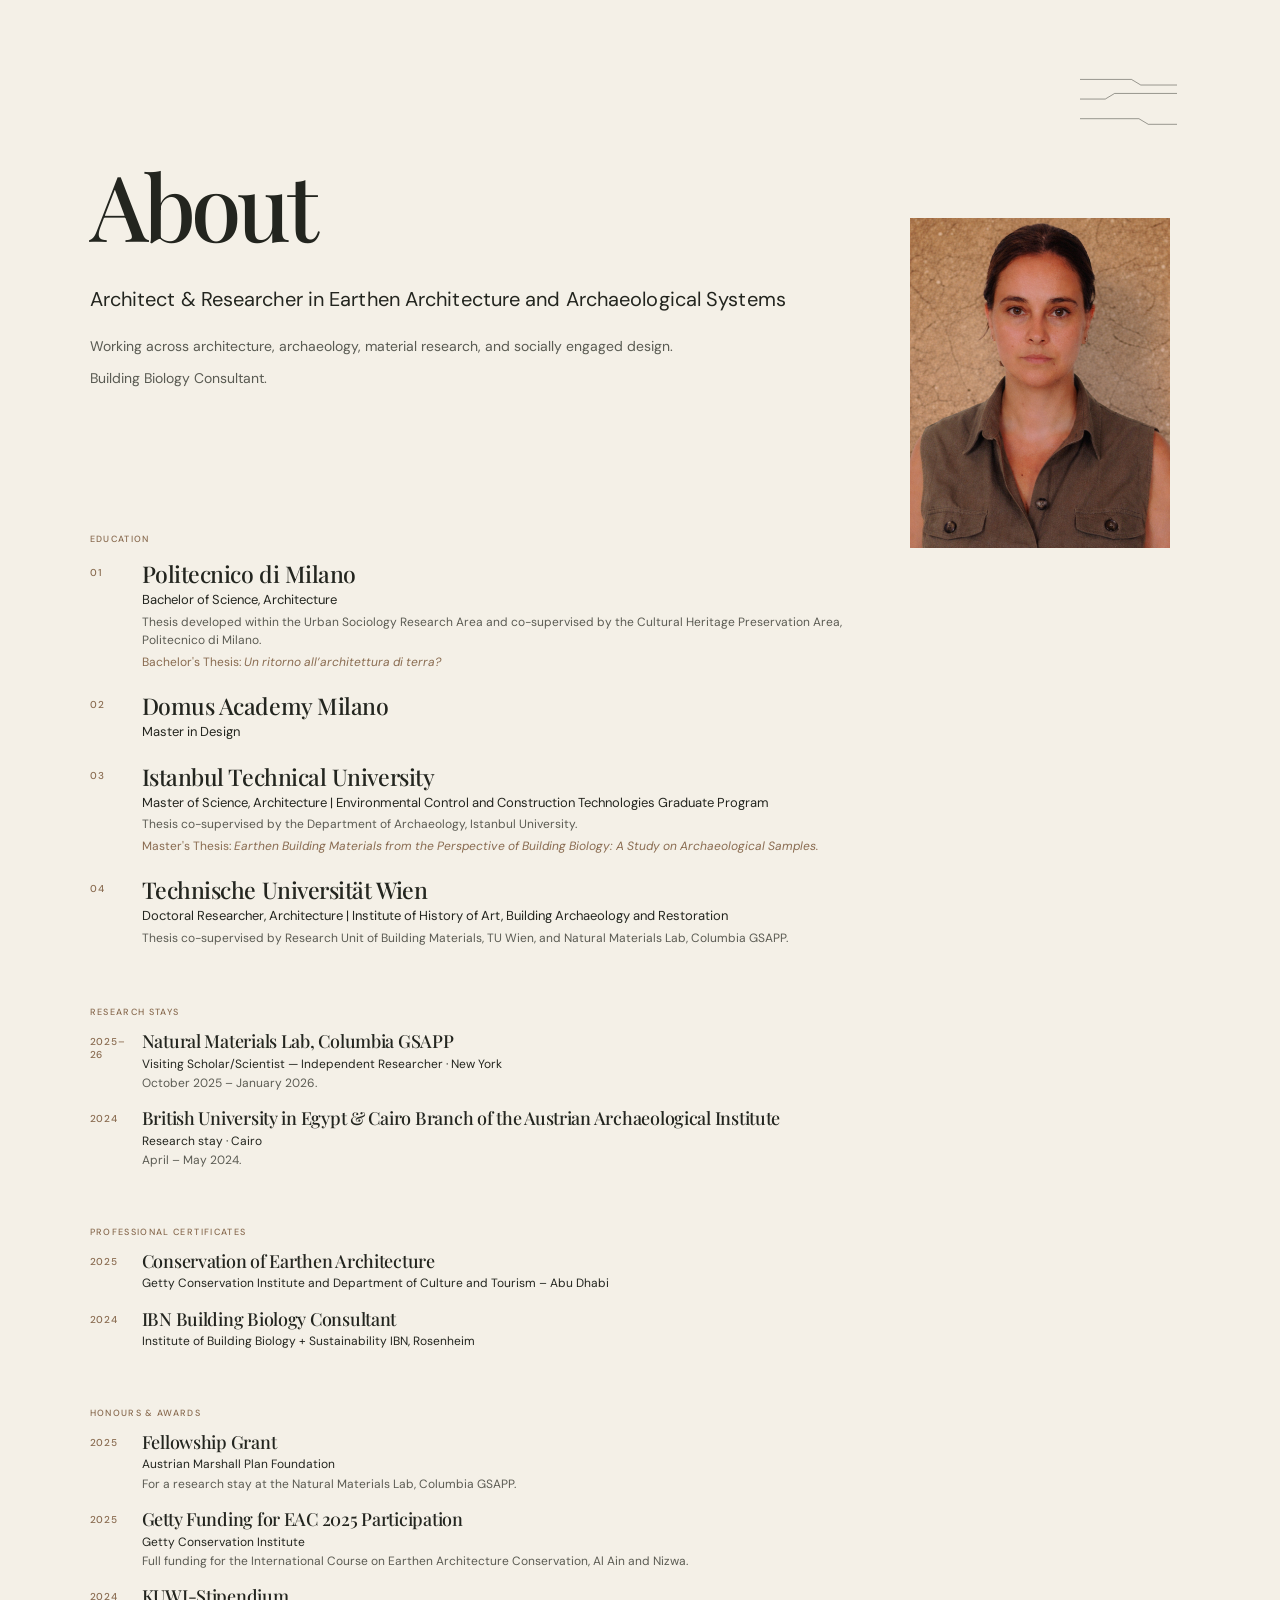
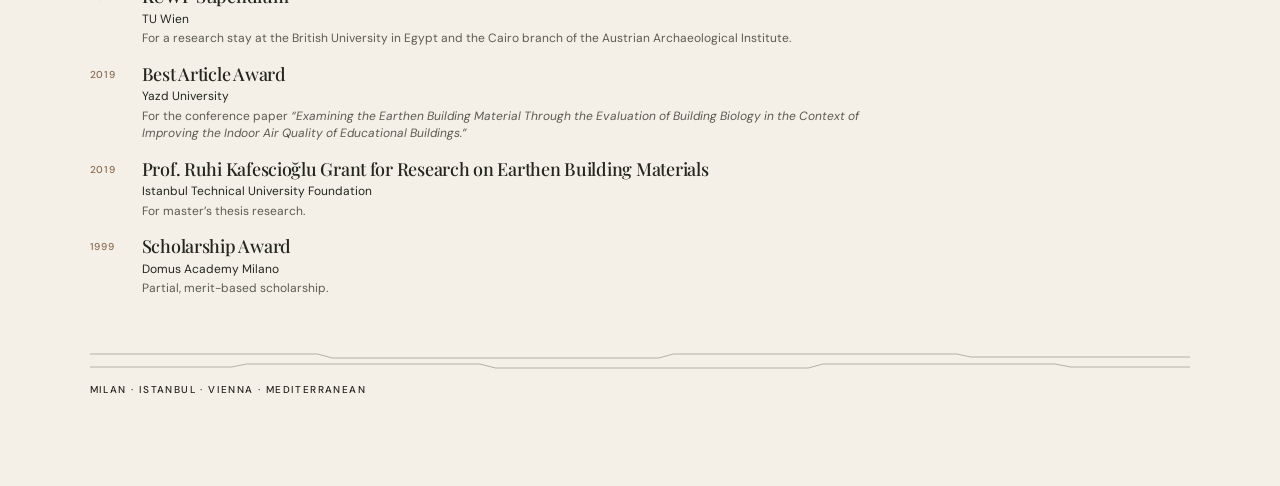
==== about.html @ 7793a6ce "Add files via upload" ====
<!DOCTYPE html>
<html lang="en">
<head>
  <meta charset="UTF-8" />
  <meta name="viewport" content="width=device-width, initial-scale=1.0" />
  <title>About — Fikriye Pelin Kurtul-Vacek</title>
  <meta property="og:title" content="About — Fikriye Pelin Kurtul-Vacek" />
  <meta property="og:description" content="Architect & Researcher in Earthen Architecture and Archaeological Systems." />
  <meta property="og:type" content="website" />
  <meta property="og:url" content="https://fikriyepelin.com/about.html" />
  <meta property="og:image" content="https://fikriyepelin.com/social-preview.png" />
  <meta name="twitter:card" content="summary_large_image" />
  <link rel="icon" type="image/svg+xml" href="/favicon.svg" />
  <style>
    @import url('https://fonts.googleapis.com/css2?family=DM+Sans:wght@400;500&family=Playfair+Display:ital,wght@0,500;0,600;1,500&display=swap');
    :root { --ink:#23251f; --earth:#896b50; --paper:#f4f0e7; --line:rgba(35,37,31,.30); }
    * { box-sizing:border-box; }
    html { overflow-y:scroll; }
    html,body { margin:0; min-height:100%; }
    body { background:var(--paper); color:var(--ink); font-family:"DM Sans",Arial,sans-serif; }
    .page { position:relative; min-height:100vh; padding:5.5vw 7vw 7vw; }
    .top { display:none; }
    .menu-button { position:absolute; z-index:10; top:75px; right:96px; bottom:auto; left:auto; width:104px; height:62px; border:0; padding:0; background:transparent; cursor:pointer; transition:transform .2s ease; }
    .menu-button:hover { transform:scale(1.06); }
    .menu-button:focus-visible { outline:2px solid var(--ink); outline-offset:4px; }
    .menu-button svg { width:100%; height:100%; }
    .menu-button path { fill:none; stroke:var(--ink); stroke-width:1; opacity:.48; }
    .menu-panel { position:absolute; z-index:9; top:147px; right:96px; bottom:auto; left:auto; width:180px; padding:18px 20px; background:var(--paper); border:1px solid var(--line); opacity:0; transform:translateY(-7px); visibility:hidden; transition:opacity .2s ease, transform .2s ease, visibility .2s; }
    .menu-panel.is-open { opacity:1; transform:translateY(0); visibility:visible; }
    .menu-label { margin:0 0 15px; color:var(--earth); font-size:10px; font-weight:500; letter-spacing:.15em; text-transform:uppercase; }
    .menu-panel a { display:block; color:var(--ink); font-family:"Playfair Display",Georgia,serif; font-size:25px; text-decoration:none; }
    .menu-panel a + a { margin-top:7px; }
    .menu-panel a:hover { color:var(--earth); }
    header { max-width:1080px; margin:10vh 0 5vh; display:grid; grid-template-columns:minmax(0,1fr) 260px; gap:clamp(34px,6vw,90px); align-items:start; }
    .about-copy { min-width:0; }
    h1 { margin:0; font-family:"Playfair Display",Georgia,serif; font-size:clamp(52px,7.1vw,106px); font-weight:500; letter-spacing:-.045em; line-height:.98; }
    h1 em { color:var(--earth); }
    .role { max-width:830px; margin:35px 0 0; font-size:clamp(15px,1.7vw,20px); line-height:1.55; letter-spacing:.005em; }
    .intro { max-width:830px; margin:20px 0 0; color:#595a52; font-size:14px; line-height:1.65; }
    .consultant { margin:8px 0 0; color:#595a52; font-size:14px; line-height:1.65; }
    .portrait { width:260px; height:330px; margin:58px 0 0; overflow:hidden; }
    .portrait img { display:block; width:100%; height:100%; object-fit:cover; object-position:center 16%; }
    .education { max-width:1080px; margin-top:-60px; }
    .awards { max-width:1080px; margin-top:48px; }
    .research-stays { max-width:1080px; margin-top:48px; }
    .section-title { margin:0 0 5px; color:var(--earth); font-size:9px; font-weight:500; letter-spacing:.15em; text-transform:uppercase; }
    .item { display:grid; grid-template-columns:38px minmax(0,1fr); gap:14px; padding:11px 0; }
    .index { color:var(--earth); font-size:10px; font-weight:500; letter-spacing:.15em; padding-top:5px; }
    h2 { margin:0; font-family:"Playfair Display",Georgia,serif; font-size:clamp(20px,1.8vw,25px); font-weight:500; line-height:1.12; letter-spacing:-.02em; }
    .degree { margin:4px 0 0; font-size:13px; line-height:1.45; }
    .detail { max-width:740px; margin:3px 0 0; color:#5b5b53; font-size:12px; line-height:1.5; }
    .thesis { max-width:740px; margin:4px 0 0; color:var(--earth); font-size:12px; line-height:1.5; }
    .award { display:grid; grid-template-columns:38px minmax(0,1fr); gap:14px; padding:8px 0; }
    .award-year { color:var(--earth); font-size:10px; font-weight:500; letter-spacing:.08em; padding-top:4px; }
    h3 { margin:0; font-family:"Playfair Display",Georgia,serif; font-size:18px; font-weight:500; line-height:1.2; letter-spacing:-.015em; }
    .issuer { margin:3px 0 0; font-size:12px; line-height:1.45; }
    .award-detail { max-width:740px; margin:2px 0 0; color:#5b5b53; font-size:12px; line-height:1.45; }
    .divider { width:100%; height:16px; display:block; }
    .divider { margin:0; }
    .places { margin:44px 0 0; width:100%; position:relative; padding-top:34px; color:var(--ink); font-size:10px; font-weight:500; letter-spacing:.14em; text-transform:uppercase; }
    .section-line { position:absolute; top:0; left:0; width:100%; height:26px; margin:0; }
    .divider path, .section-line path { fill:none; stroke:var(--ink); stroke-width:1; opacity:.33; }
    @media (max-width:600px) {
      .page { padding:36px 28px 52px; }
      .menu-button { top:30px; right:28px; width:85px; height:52px; }
      .menu-panel { top:96px; right:28px; width:160px; }
      header { display:block; margin:9vh 0 5vh; }
      .item { grid-template-columns:30px minmax(0,1fr); gap:10px; padding:10px 0; }
      .award { grid-template-columns:30px minmax(0,1fr); gap:10px; }
      .role { margin-top:28px; }
      .portrait { width:min(100%,340px); height:auto; aspect-ratio:4/5; margin:42px 0 0; }
      .education { margin-top:0; }
      .places { width:100%; }
    }
  </style>
  <link rel="stylesheet" href="navigation.css?v=3" />
</head>
<body>
  <main class="page">
    <button class="menu-button" type="button" aria-label="Open menu" aria-expanded="false" aria-controls="site-menu">
      <svg viewBox="0 0 104 62" aria-hidden="true"><path d="M0 10h55l10 6h39M0 31h27l10-6h67M0 52h63l10 6h31"/></svg>
    </button>
    <nav class="menu-panel" id="site-menu" aria-label="Site menu">
      <p class="menu-label">Menu</p>
      <a href="/">Home</a>
      <a href="about.html">About</a>
      <a href="contact.html">Contact</a>
    </nav>

    <header>
      <div class="about-copy">
        <h1>About</h1>
        <p class="role">Architect &amp; Researcher in Earthen Architecture and Archaeological Systems</p>
        <p class="intro">Working across architecture, archaeology, material research, and socially engaged design.</p>
        <p class="consultant">Building Biology Consultant.</p>
      </div>
      <figure class="portrait">
        <img src="portrait.png" alt="Portrait of Fikriye Pelin Kurtul-Vacek" />
      </figure>
    </header>

    <section class="education" aria-label="Education">
      <p class="section-title">Education</p>
      <article class="item">
        <div class="index">01</div>
        <div>
          <h2>Politecnico di Milano</h2>
          <p class="degree">Bachelor of Science, Architecture</p>
          <p class="detail">Thesis developed within the Urban Sociology Research Area and co-supervised by the Cultural Heritage Preservation Area, Politecnico di Milano.</p>
          <p class="thesis">Bachelor's Thesis: <em>Un ritorno all’architettura di terra?</em></p>
        </div>
      </article>
      <article class="item">
        <div class="index">02</div>
        <div>
          <h2>Domus Academy Milano</h2>
          <p class="degree">Master in Design</p>
        </div>
      </article>
      <article class="item">
        <div class="index">03</div>
        <div>
          <h2>Istanbul Technical University</h2>
          <p class="degree">Master of Science, Architecture | Environmental Control and Construction Technologies Graduate Program</p>
          <p class="detail">Thesis co-supervised by the Department of Archaeology, Istanbul University.</p>
          <p class="thesis">Master's Thesis: <em>Earthen Building Materials from the Perspective of Building Biology: A Study on Archaeological Samples.</em></p>
        </div>
      </article>
      <article class="item">
        <div class="index">04</div>
        <div>
          <h2>Technische Universität Wien</h2>
          <p class="degree">Doctoral Researcher, Architecture | Institute of History of Art, Building Archaeology and Restoration</p>
          <p class="detail">Thesis co-supervised by Research Unit of Building Materials, TU Wien, and Natural Materials Lab, Columbia GSAPP.</p>
        </div>
      </article>
    </section>

    <section class="research-stays" aria-label="Research stays">
      <p class="section-title">Research Stays</p>
      <article class="award">
        <div class="award-year">2025–26</div>
        <div>
          <h3>Natural Materials Lab, Columbia GSAPP</h3>
          <p class="issuer">Visiting Scholar/Scientist — Independent Researcher · New York</p>
          <p class="award-detail">October 2025 – January 2026.</p>
        </div>
      </article>
      <article class="award">
        <div class="award-year">2024</div>
        <div>
          <h3>British University in Egypt &amp; Cairo Branch of the Austrian Archaeological Institute</h3>
          <p class="issuer">Research stay · Cairo</p>
          <p class="award-detail">April – May 2024.</p>
        </div>
      </article>
    </section>

    <section class="research-stays" aria-label="Professional certificates">
      <p class="section-title">Professional Certificates</p>
      <article class="award">
        <div class="award-year">2025</div>
        <div>
          <h3>Conservation of Earthen Architecture</h3>
          <p class="issuer">Getty Conservation Institute and Department of Culture and Tourism – Abu Dhabi</p>
        </div>
      </article>
      <article class="award">
        <div class="award-year">2024</div>
        <div>
          <h3>IBN Building Biology Consultant</h3>
          <p class="issuer">Institute of Building Biology + Sustainability IBN, Rosenheim</p>
        </div>
      </article>
    </section>

    <section class="awards" aria-label="Honours and awards">
      <p class="section-title">Honours &amp; Awards</p>
      <article class="award">
        <div class="award-year">2025</div>
        <div>
          <h3>Fellowship Grant</h3>
          <p class="issuer">Austrian Marshall Plan Foundation</p>
          <p class="award-detail">For a research stay at the Natural Materials Lab, Columbia GSAPP.</p>
        </div>
      </article>
      <article class="award">
        <div class="award-year">2025</div>
        <div>
          <h3>Getty Funding for EAC 2025 Participation</h3>
          <p class="issuer">Getty Conservation Institute</p>
          <p class="award-detail">Full funding for the International Course on Earthen Architecture Conservation, Al Ain and Nizwa.</p>
        </div>
      </article>
      <article class="award">
        <div class="award-year">2024</div>
        <div>
          <h3>KUWI-Stipendium</h3>
          <p class="issuer">TU Wien</p>
          <p class="award-detail">For a research stay at the British University in Egypt and the Cairo branch of the Austrian Archaeological Institute.</p>
        </div>
      </article>
      <article class="award">
        <div class="award-year">2019</div>
        <div>
          <h3>Best Article Award</h3>
          <p class="issuer">Yazd University</p>
          <p class="award-detail">For the conference paper <em>“Examining the Earthen Building Material Through the Evaluation of Building Biology in the Context of Improving the Indoor Air Quality of Educational Buildings.”</em></p>
        </div>
      </article>
      <article class="award">
        <div class="award-year">2019</div>
        <div>
          <h3>Prof. Ruhi Kafescioğlu Grant for Research on Earthen Building Materials</h3>
          <p class="issuer">Istanbul Technical University Foundation</p>
          <p class="award-detail">For master’s thesis research.</p>
        </div>
      </article>
      <article class="award">
        <div class="award-year">1999</div>
        <div>
          <h3>Scholarship Award</h3>
          <p class="issuer">Domus Academy Milano</p>
          <p class="award-detail">Partial, merit-based scholarship.</p>
        </div>
      </article>
    </section>

    <div class="places">
      <svg class="section-line" viewBox="0 0 1200 26" preserveAspectRatio="none" aria-hidden="true">
        <path d="M0 5H248L264 9H620L636 5H945L960 8H1200" />
        <path d="M0 18H154L171 15H425L442 19H783L799 15H1052L1069 18H1200" />
      </svg>
      Milan · Istanbul · Vienna · Mediterranean
    </div>
  </main>
  <script>
    const menuButton = document.querySelector('.menu-button');
    const menuPanel = document.querySelector('.menu-panel');
    menuButton.addEventListener('click', () => {
      const open = menuPanel.classList.toggle('is-open');
      menuButton.setAttribute('aria-expanded', open);
    });
  </script>
</body>
</html>
---- navigation.css ----
/* Shared navigation geometry for every page. */
:root {
  --nav-width: clamp(48px, 7.6vw, 104px);
  --nav-height: clamp(29px, 4.54vw, 62px);
  --nav-edge: clamp(52px, 8.05vw, 110px);
  --nav-top: clamp(35px, 5.5vw, 75px);
  --nav-panel-width: clamp(80px, 13.2vw, 180px);
  --nav-panel-gap: clamp(6px, .73vw, 10px);
}

.menu-button {
  position: absolute;
  z-index: 10;
  top: var(--nav-top);
  left: calc(100vw - var(--nav-width) - var(--nav-edge));
  right: auto;
  bottom: auto;
  width: var(--nav-width);
  height: var(--nav-height);
}

.menu-panel {
  position: absolute;
  z-index: 9;
  top: calc(var(--nav-top) + var(--nav-height) + var(--nav-panel-gap));
  left: calc(100vw - var(--nav-panel-width) - var(--nav-edge));
  right: auto;
  bottom: auto;
  width: var(--nav-panel-width);
  padding: clamp(9px, 1.32vw, 18px) clamp(10px, 1.46vw, 20px);
}

.menu-panel a {
  font-size: clamp(16px, 1.83vw, 25px);
}

/* Browser zoom can place the About portrait directly below the menu.
   Keep the menu in the same top band before the phone layout begins. */
@media (min-width: 601px) and (max-width: 900px) {
  .menu-button {
    top: 30px;
  }

  .menu-panel {
    top: calc(30px + var(--nav-height) + var(--nav-panel-gap));
  }
}

@media (max-width: 600px) {
  .menu-button {
    top: 30px;
    right: 28px;
    left: auto;
    width: 85px;
    height: 52px;
  }

  .menu-panel {
    top: 96px;
    right: 28px;
    left: auto;
    width: 160px;
  }
}
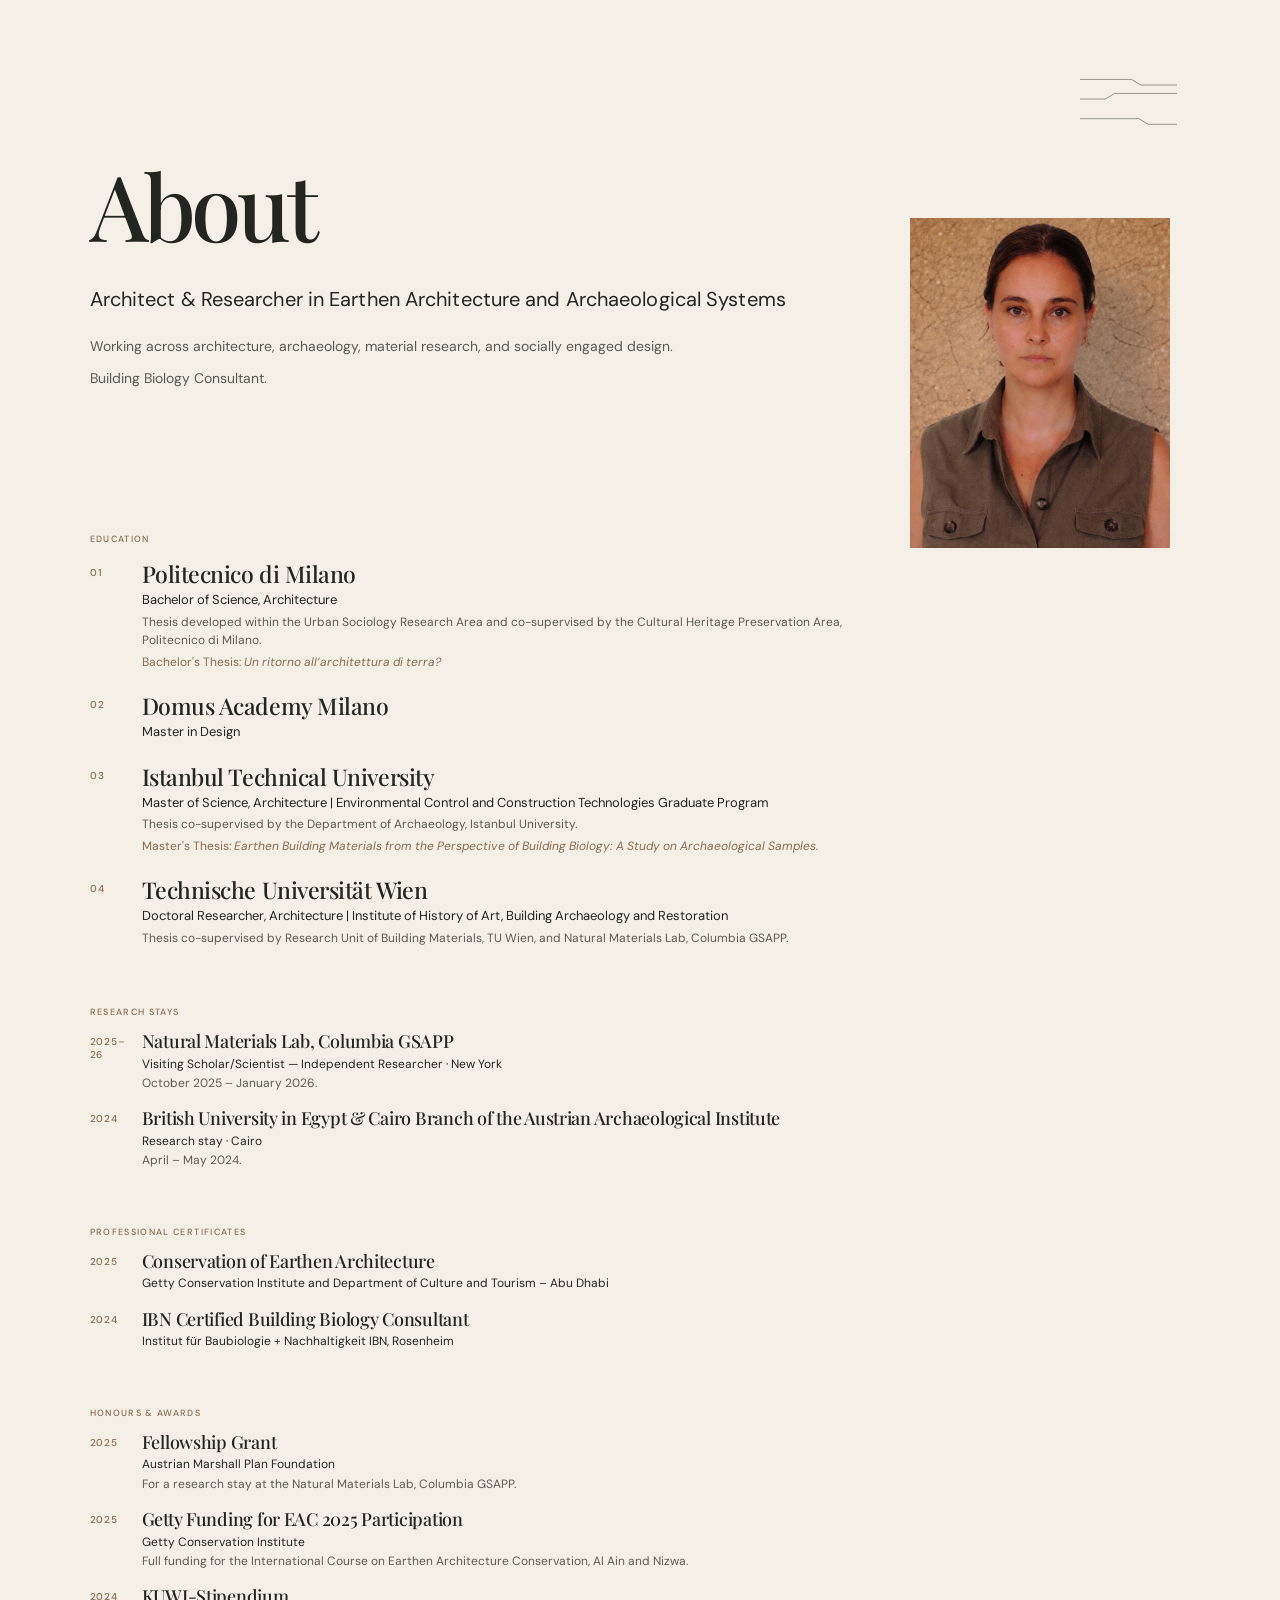
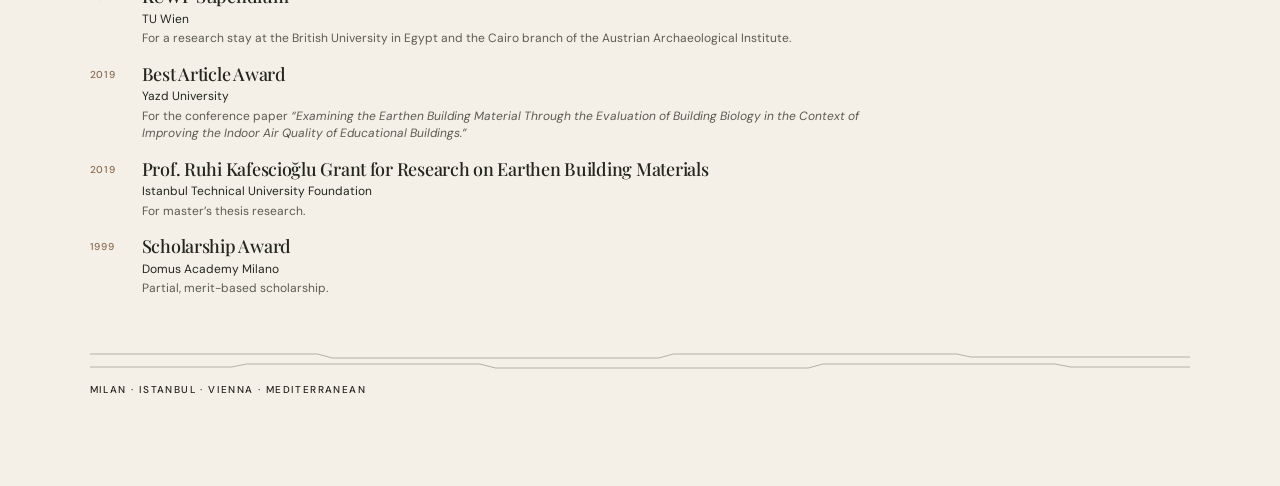
==== commit 8bd9c681: "Add files via upload" ====
--- a/about.html
+++ b/about.html
@@ -168,8 +168,8 @@
       <article class="award">
         <div class="award-year">2024</div>
         <div>
-          <h3>IBN Building Biology Consultant</h3>
-          <p class="issuer">Institute of Building Biology + Sustainability IBN, Rosenheim</p>
+          <h3>IBN Certified Building Biology Consultant</h3>
+          <p class="issuer">Institut für Baubiologie + Nachhaltigkeit IBN, Rosenheim</p>
         </div>
       </article>
     </section>
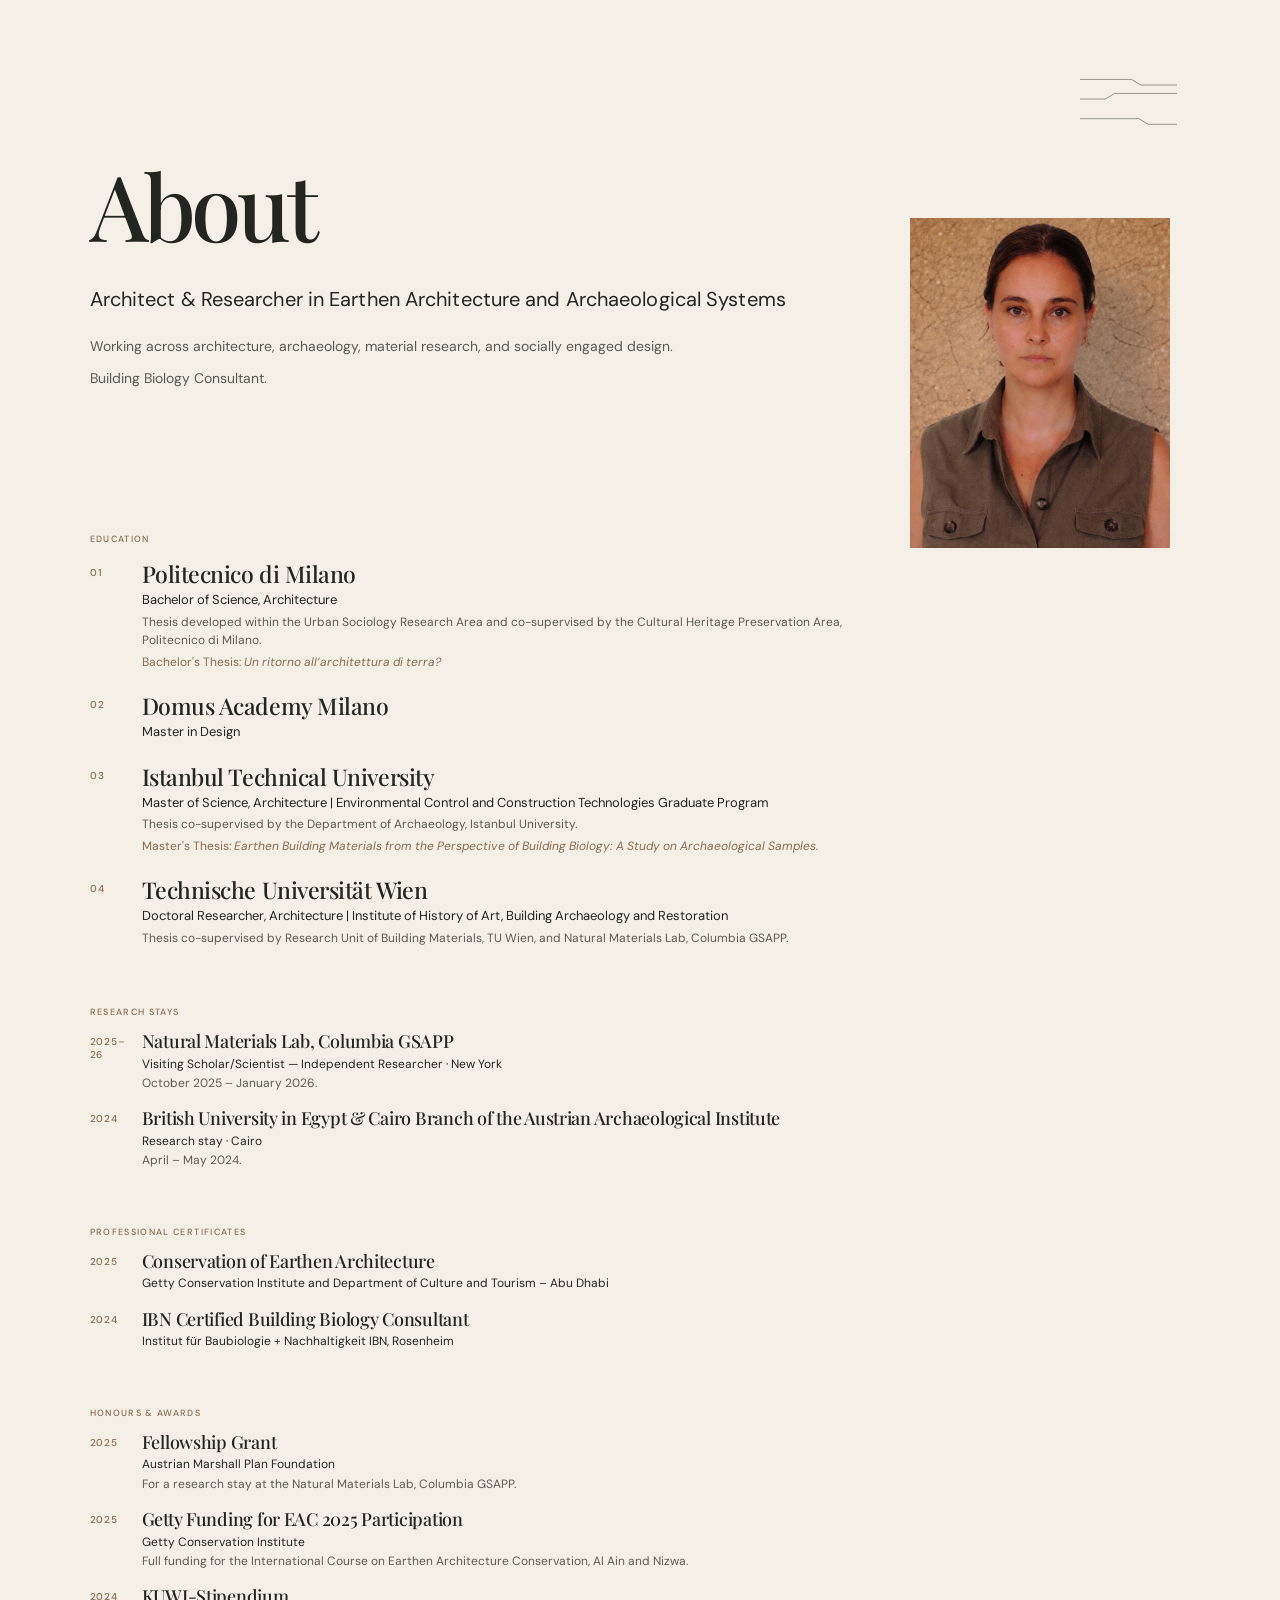
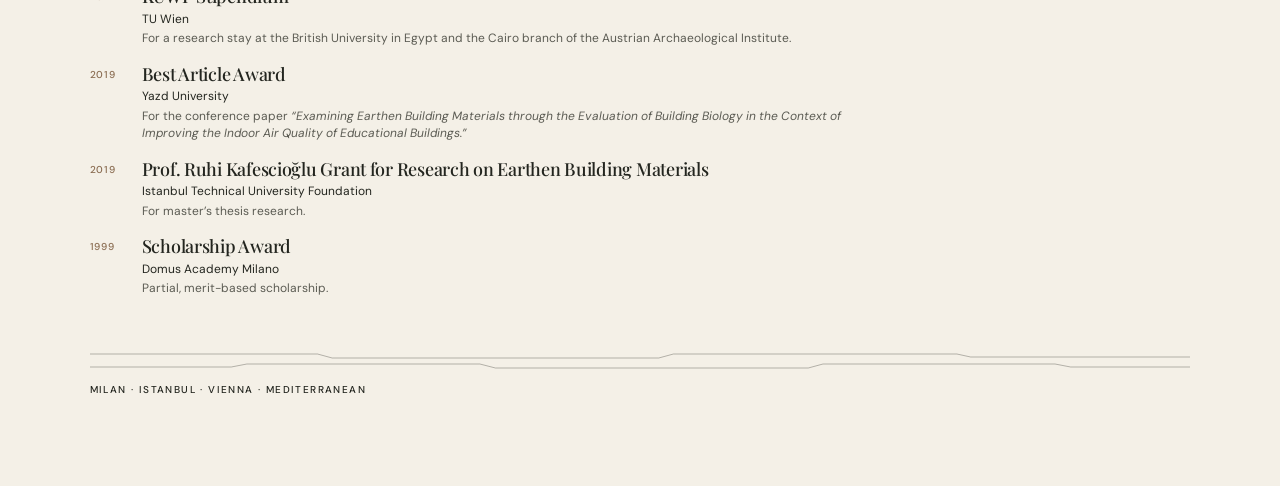
==== commit 2c141b56: "Add files via upload" ====
--- a/about.html
+++ b/about.html
@@ -205,7 +205,7 @@
         <div>
           <h3>Best Article Award</h3>
           <p class="issuer">Yazd University</p>
-          <p class="award-detail">For the conference paper <em>“Examining the Earthen Building Material Through the Evaluation of Building Biology in the Context of Improving the Indoor Air Quality of Educational Buildings.”</em></p>
+          <p class="award-detail">For the conference paper <em>“Examining Earthen Building Materials through the Evaluation of Building Biology in the Context of Improving the Indoor Air Quality of Educational Buildings.”</em></p>
         </div>
       </article>
       <article class="award">
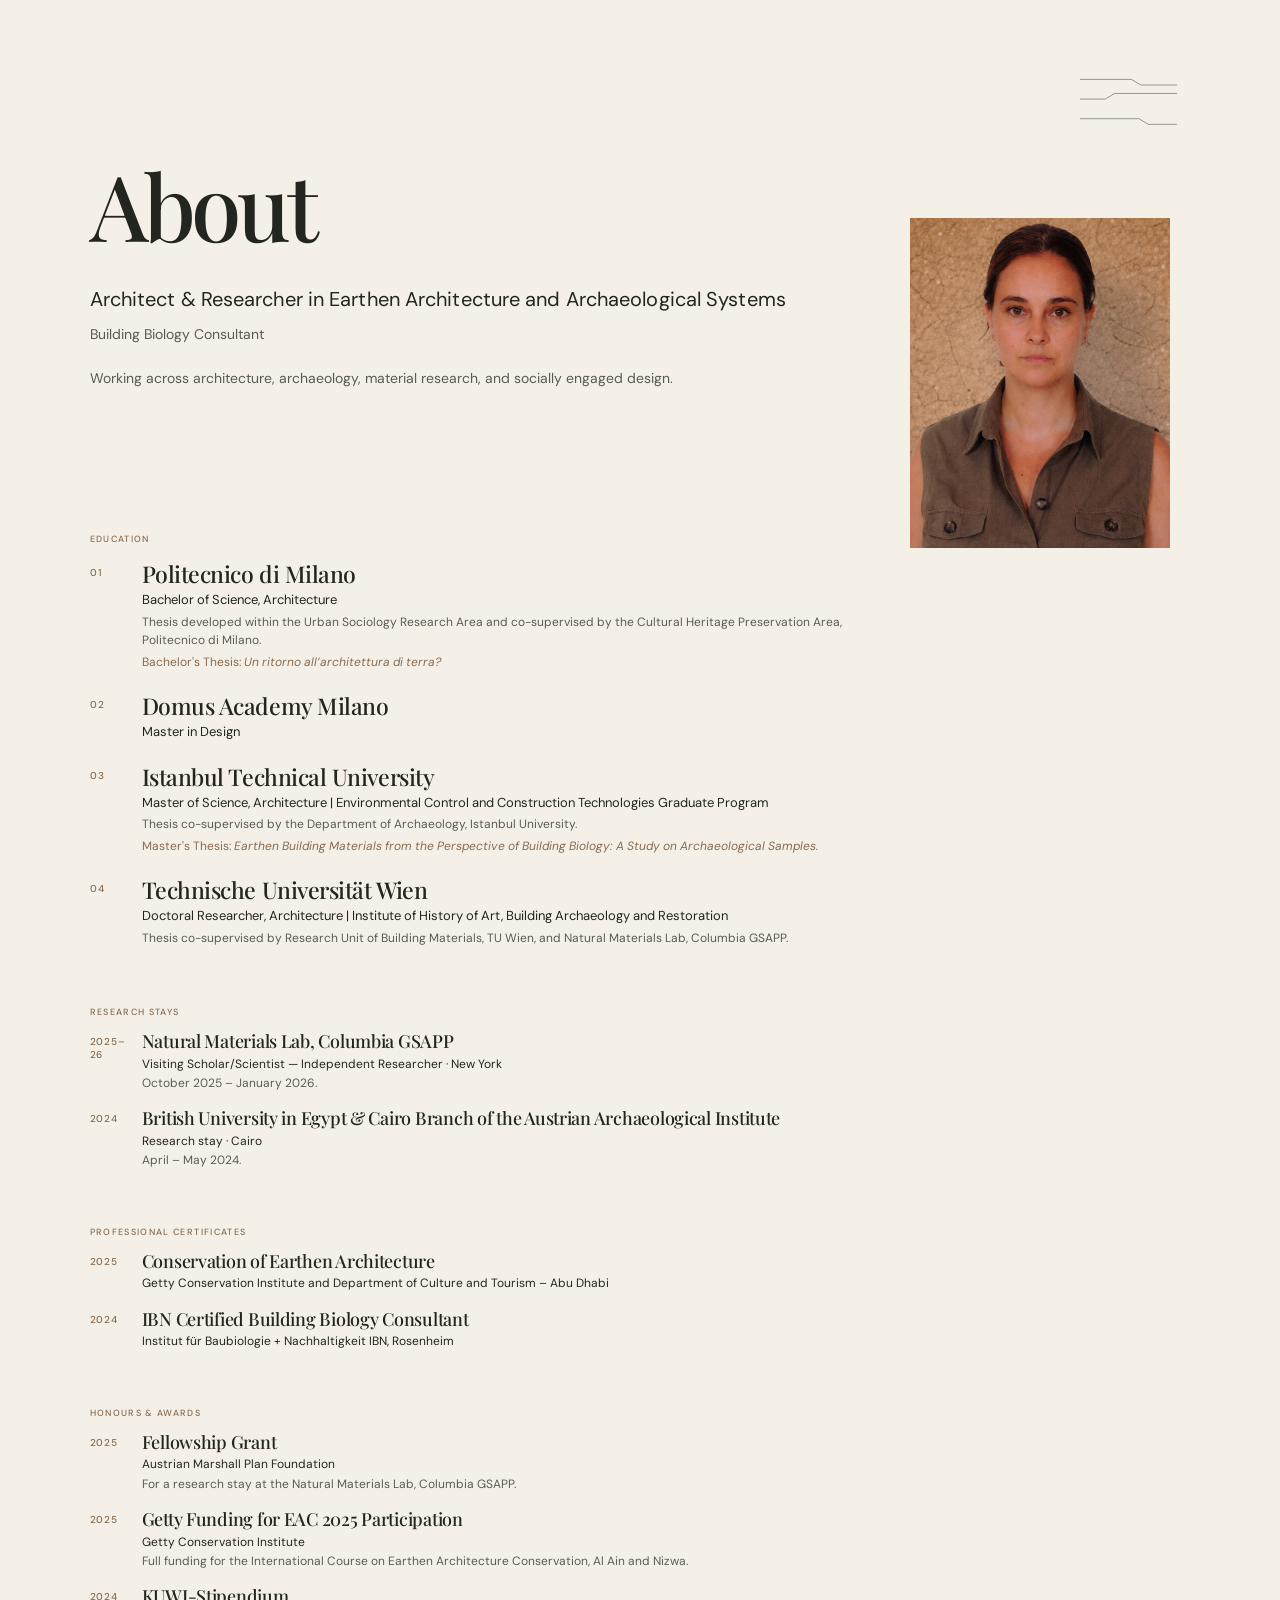
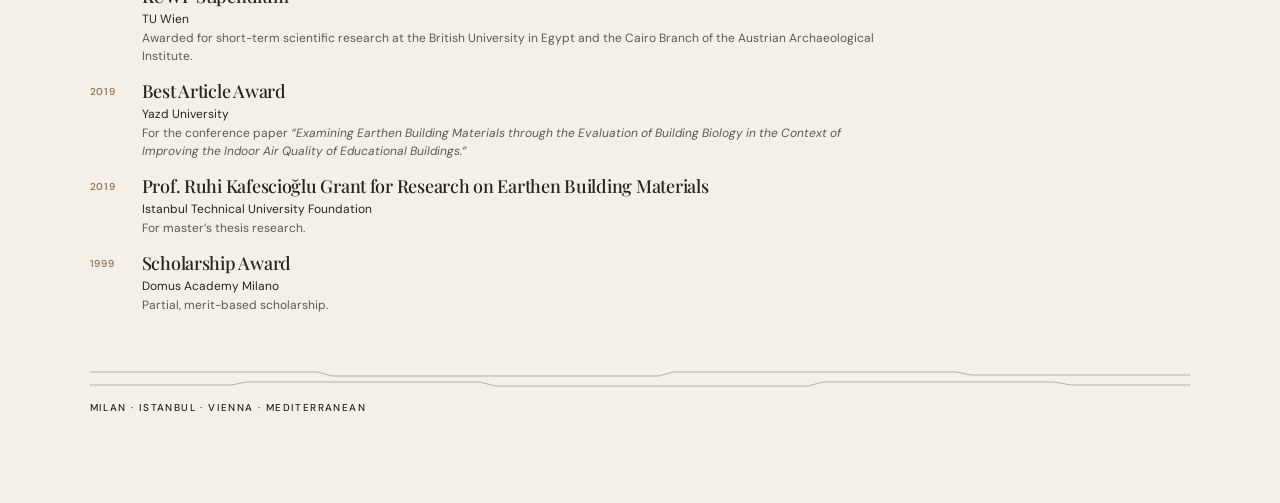
==== commit def57d23: "Add files via upload" ====
--- a/about.html
+++ b/about.html
@@ -84,6 +84,8 @@
       <p class="menu-label">Menu</p>
       <a href="/">Home</a>
       <a href="about.html">About</a>
+      <a href="publications.html">Publications</a>
+      <a href="projects.html">Experience</a>
       <a href="contact.html">Contact</a>
     </nav>
 
@@ -91,8 +93,8 @@
       <div class="about-copy">
         <h1>About</h1>
         <p class="role">Architect &amp; Researcher in Earthen Architecture and Archaeological Systems</p>
+        <p class="consultant">Building Biology Consultant</p>
         <p class="intro">Working across architecture, archaeology, material research, and socially engaged design.</p>
-        <p class="consultant">Building Biology Consultant.</p>
       </div>
       <figure class="portrait">
         <img src="portrait.png" alt="Portrait of Fikriye Pelin Kurtul-Vacek" />
@@ -197,7 +199,7 @@
         <div>
           <h3>KUWI-Stipendium</h3>
           <p class="issuer">TU Wien</p>
-          <p class="award-detail">For a research stay at the British University in Egypt and the Cairo branch of the Austrian Archaeological Institute.</p>
+          <p class="award-detail">Awarded for short-term scientific research at the British University in Egypt and the Cairo Branch of the Austrian Archaeological Institute.</p>
         </div>
       </article>
       <article class="award">
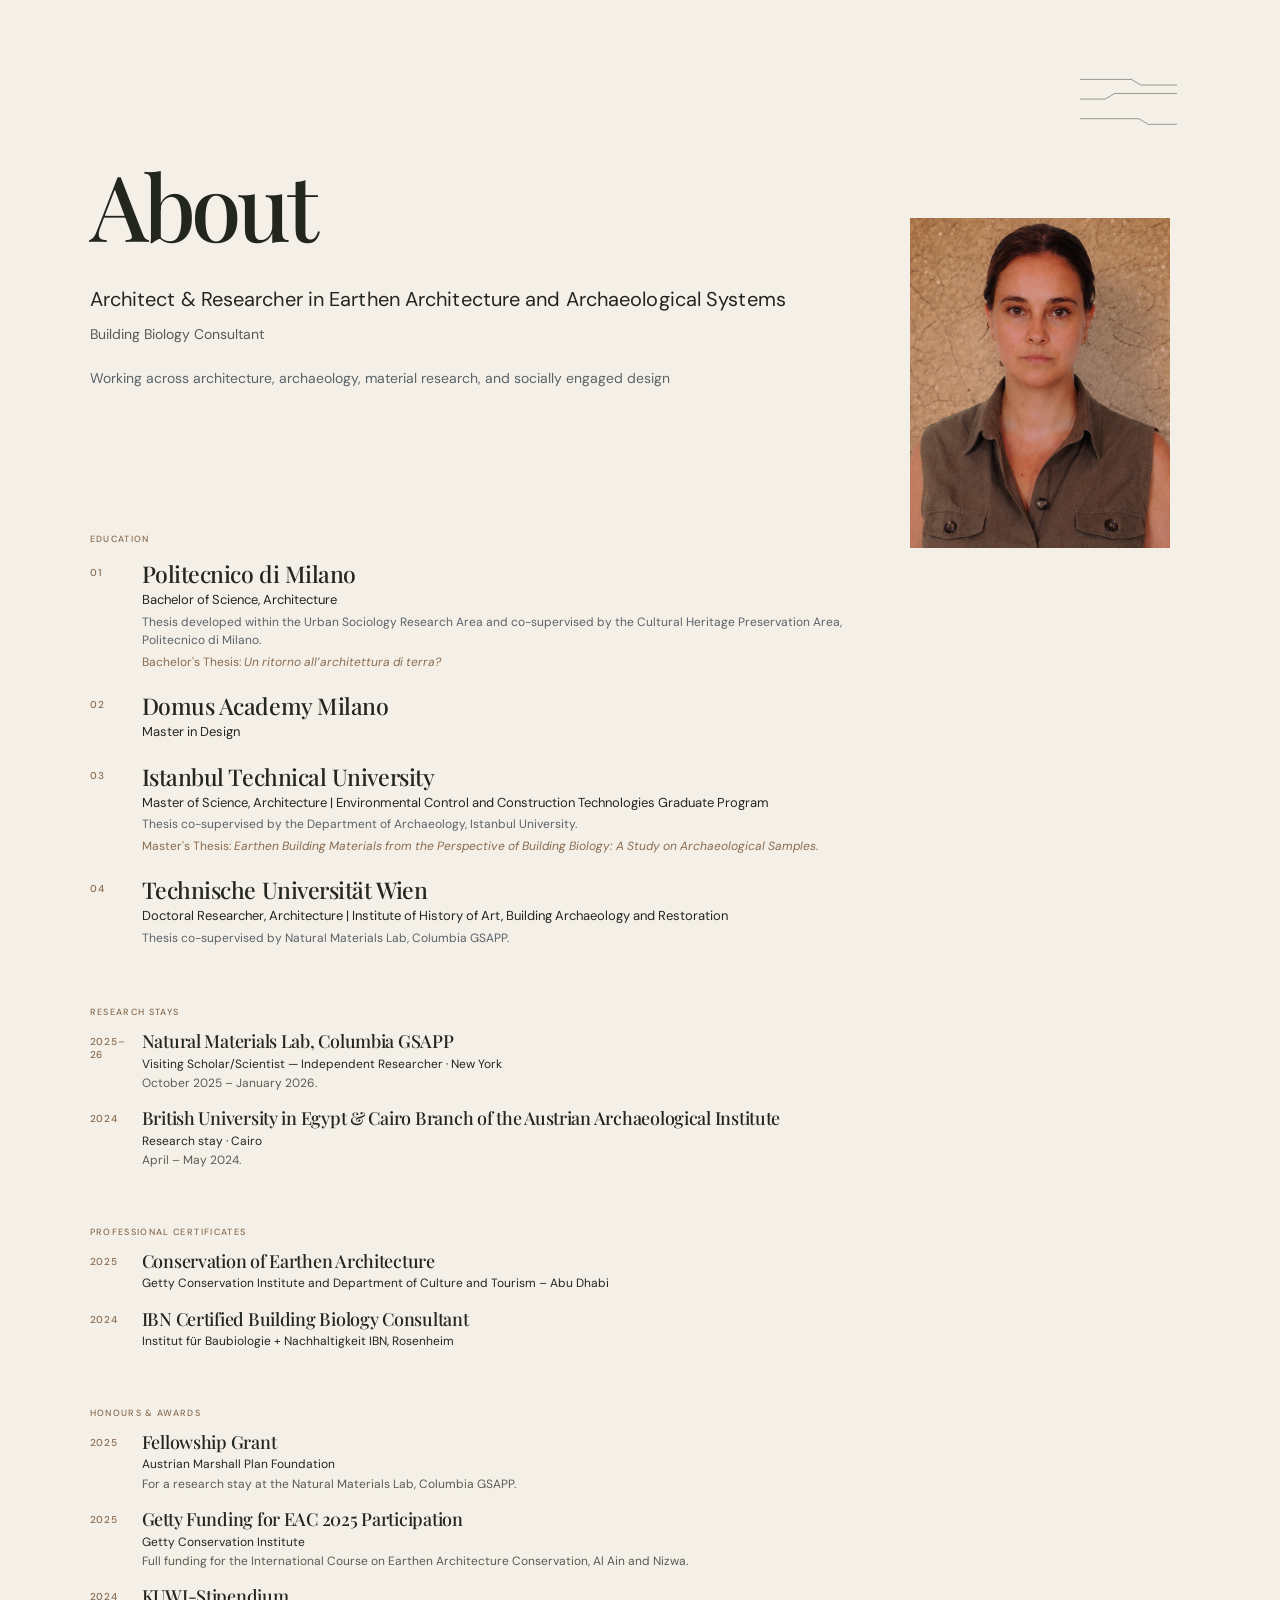
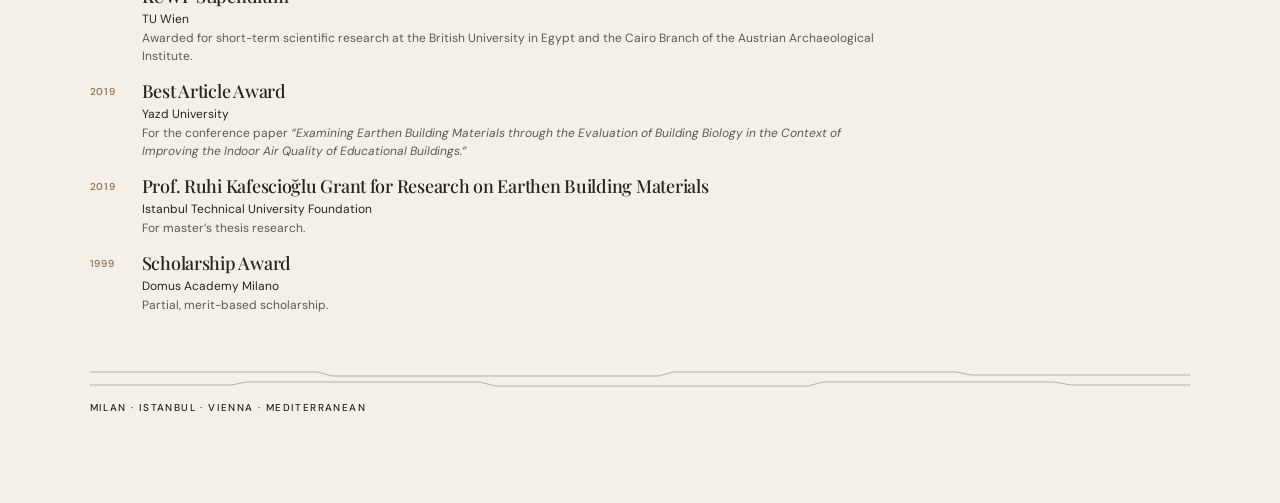
==== commit fa018a55: "Add files via upload" ====
--- a/about.html
+++ b/about.html
@@ -36,7 +36,7 @@
     h1 { margin:0; font-family:"Playfair Display",Georgia,serif; font-size:clamp(52px,7.1vw,106px); font-weight:500; letter-spacing:-.045em; line-height:.98; }
     h1 em { color:var(--earth); }
     .role { max-width:830px; margin:35px 0 0; font-size:clamp(15px,1.7vw,20px); line-height:1.55; letter-spacing:.005em; }
-    .intro { max-width:830px; margin:20px 0 0; color:#595a52; font-size:14px; line-height:1.65; }
+    .intro { max-width:830px; margin:20px 0 0; color:#5A6268; font-size:14px; line-height:1.65; }
     .consultant { margin:8px 0 0; color:#595a52; font-size:14px; line-height:1.65; }
     .portrait { width:260px; height:330px; margin:58px 0 0; overflow:hidden; }
     .portrait img { display:block; width:100%; height:100%; object-fit:cover; object-position:center 16%; }
@@ -48,7 +48,7 @@
     .index { color:var(--earth); font-size:10px; font-weight:500; letter-spacing:.15em; padding-top:5px; }
     h2 { margin:0; font-family:"Playfair Display",Georgia,serif; font-size:clamp(20px,1.8vw,25px); font-weight:500; line-height:1.12; letter-spacing:-.02em; }
     .degree { margin:4px 0 0; font-size:13px; line-height:1.45; }
-    .detail { max-width:740px; margin:3px 0 0; color:#5b5b53; font-size:12px; line-height:1.5; }
+    .detail { max-width:740px; margin:3px 0 0; color:#5A6268; font-size:12px; line-height:1.5; }
     .thesis { max-width:740px; margin:4px 0 0; color:var(--earth); font-size:12px; line-height:1.5; }
     .award { display:grid; grid-template-columns:38px minmax(0,1fr); gap:14px; padding:8px 0; }
     .award-year { color:var(--earth); font-size:10px; font-weight:500; letter-spacing:.08em; padding-top:4px; }
@@ -94,7 +94,7 @@
         <h1>About</h1>
         <p class="role">Architect &amp; Researcher in Earthen Architecture and Archaeological Systems</p>
         <p class="consultant">Building Biology Consultant</p>
-        <p class="intro">Working across architecture, archaeology, material research, and socially engaged design.</p>
+        <p class="intro">Working across architecture, archaeology, material research, and socially engaged design</p>
       </div>
       <figure class="portrait">
         <img src="portrait.png" alt="Portrait of Fikriye Pelin Kurtul-Vacek" />
@@ -133,7 +133,7 @@
         <div>
           <h2>Technische Universität Wien</h2>
           <p class="degree">Doctoral Researcher, Architecture | Institute of History of Art, Building Archaeology and Restoration</p>
-          <p class="detail">Thesis co-supervised by Research Unit of Building Materials, TU Wien, and Natural Materials Lab, Columbia GSAPP.</p>
+          <p class="detail">Thesis co-supervised by Natural Materials Lab, Columbia GSAPP.</p>
         </div>
       </article>
     </section>
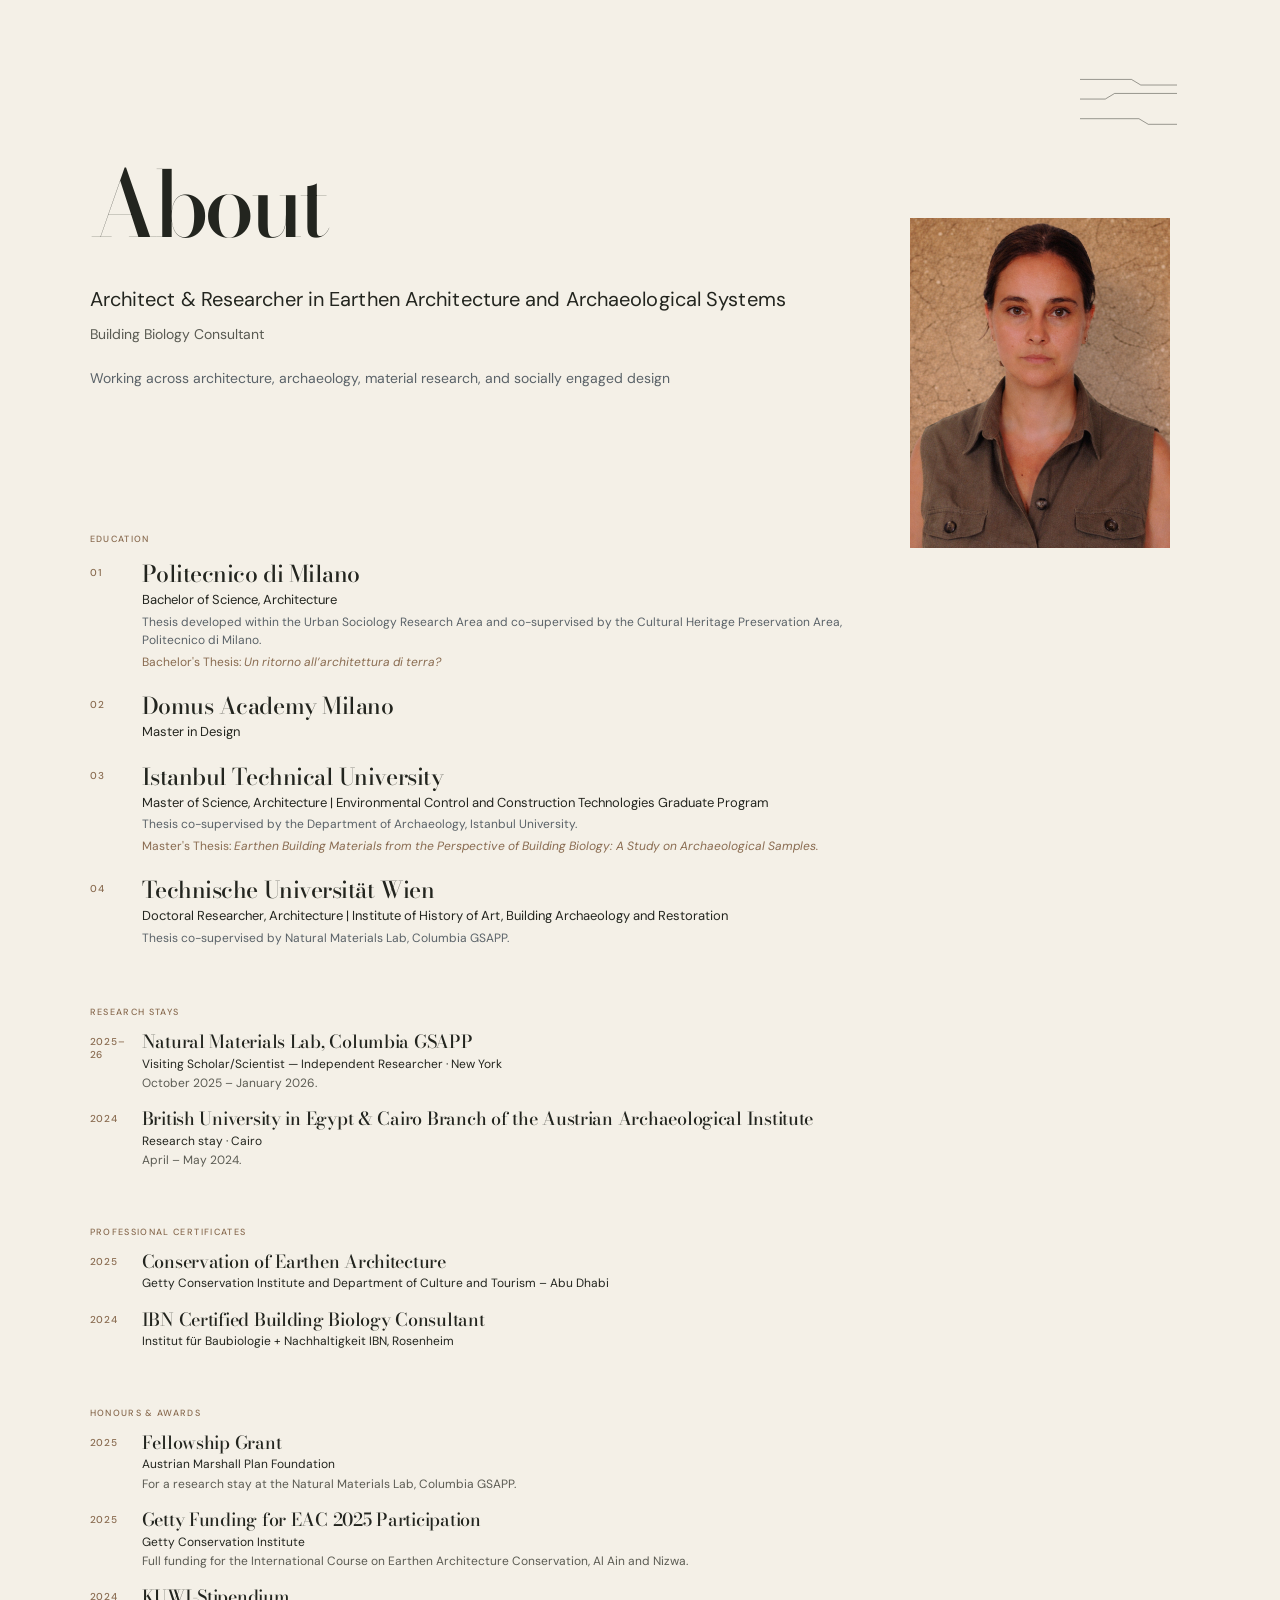
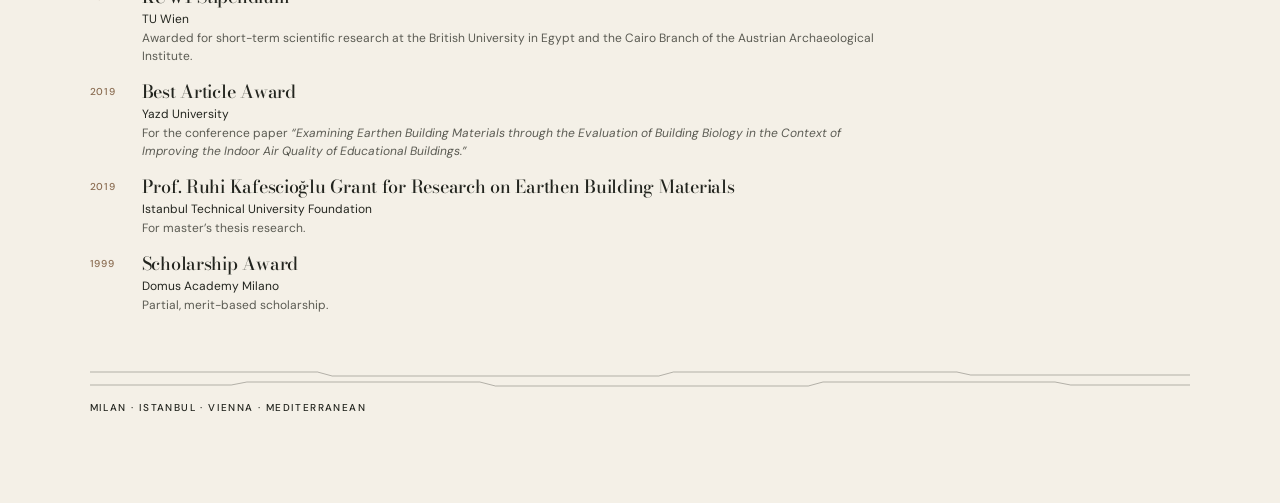
==== commit 555fb43b: "Add files via upload" ====
--- a/about.html
+++ b/about.html
@@ -12,7 +12,7 @@
   <meta name="twitter:card" content="summary_large_image" />
   <link rel="icon" type="image/svg+xml" href="/favicon.svg" />
   <style>
-    @import url('https://fonts.googleapis.com/css2?family=DM+Sans:wght@400;500&family=Playfair+Display:ital,wght@0,500;0,600;1,500&display=swap');
+    @import url('https://fonts.googleapis.com/css2?family=DM+Sans:wght@400;500&family=Bodoni+Moda:ital,wght@0,500;0,600;1,500&display=swap');
     :root { --ink:#23251f; --earth:#896b50; --paper:#f4f0e7; --line:rgba(35,37,31,.30); }
     * { box-sizing:border-box; }
     html { overflow-y:scroll; }
@@ -28,12 +28,12 @@
     .menu-panel { position:absolute; z-index:9; top:147px; right:96px; bottom:auto; left:auto; width:180px; padding:18px 20px; background:var(--paper); border:1px solid var(--line); opacity:0; transform:translateY(-7px); visibility:hidden; transition:opacity .2s ease, transform .2s ease, visibility .2s; }
     .menu-panel.is-open { opacity:1; transform:translateY(0); visibility:visible; }
     .menu-label { margin:0 0 15px; color:var(--earth); font-size:10px; font-weight:500; letter-spacing:.15em; text-transform:uppercase; }
-    .menu-panel a { display:block; color:var(--ink); font-family:"Playfair Display",Georgia,serif; font-size:25px; text-decoration:none; }
+    .menu-panel a { display:block; color:var(--ink); font-family:"Bodoni Moda",Georgia,serif; font-size:25px; text-decoration:none; }
     .menu-panel a + a { margin-top:7px; }
     .menu-panel a:hover { color:var(--earth); }
     header { max-width:1080px; margin:10vh 0 5vh; display:grid; grid-template-columns:minmax(0,1fr) 260px; gap:clamp(34px,6vw,90px); align-items:start; }
     .about-copy { min-width:0; }
-    h1 { margin:0; font-family:"Playfair Display",Georgia,serif; font-size:clamp(52px,7.1vw,106px); font-weight:500; letter-spacing:-.045em; line-height:.98; }
+    h1 { margin:0; font-family:"Bodoni Moda",Georgia,serif; font-size:clamp(52px,7.1vw,106px); font-weight:500; letter-spacing:-.045em; line-height:.98; }
     h1 em { color:var(--earth); }
     .role { max-width:830px; margin:35px 0 0; font-size:clamp(15px,1.7vw,20px); line-height:1.55; letter-spacing:.005em; }
     .intro { max-width:830px; margin:20px 0 0; color:#5A6268; font-size:14px; line-height:1.65; }
@@ -46,13 +46,13 @@
     .section-title { margin:0 0 5px; color:var(--earth); font-size:9px; font-weight:500; letter-spacing:.15em; text-transform:uppercase; }
     .item { display:grid; grid-template-columns:38px minmax(0,1fr); gap:14px; padding:11px 0; }
     .index { color:var(--earth); font-size:10px; font-weight:500; letter-spacing:.15em; padding-top:5px; }
-    h2 { margin:0; font-family:"Playfair Display",Georgia,serif; font-size:clamp(20px,1.8vw,25px); font-weight:500; line-height:1.12; letter-spacing:-.02em; }
+    h2 { margin:0; font-family:"Bodoni Moda",Georgia,serif; font-size:clamp(20px,1.8vw,25px); font-weight:500; line-height:1.12; letter-spacing:-.02em; }
     .degree { margin:4px 0 0; font-size:13px; line-height:1.45; }
     .detail { max-width:740px; margin:3px 0 0; color:#5A6268; font-size:12px; line-height:1.5; }
     .thesis { max-width:740px; margin:4px 0 0; color:var(--earth); font-size:12px; line-height:1.5; }
     .award { display:grid; grid-template-columns:38px minmax(0,1fr); gap:14px; padding:8px 0; }
     .award-year { color:var(--earth); font-size:10px; font-weight:500; letter-spacing:.08em; padding-top:4px; }
-    h3 { margin:0; font-family:"Playfair Display",Georgia,serif; font-size:18px; font-weight:500; line-height:1.2; letter-spacing:-.015em; }
+    h3 { margin:0; font-family:"Bodoni Moda",Georgia,serif; font-size:18px; font-weight:500; line-height:1.2; letter-spacing:-.015em; }
     .issuer { margin:3px 0 0; font-size:12px; line-height:1.45; }
     .award-detail { max-width:740px; margin:2px 0 0; color:#5b5b53; font-size:12px; line-height:1.45; }
     .divider { width:100%; height:16px; display:block; }
